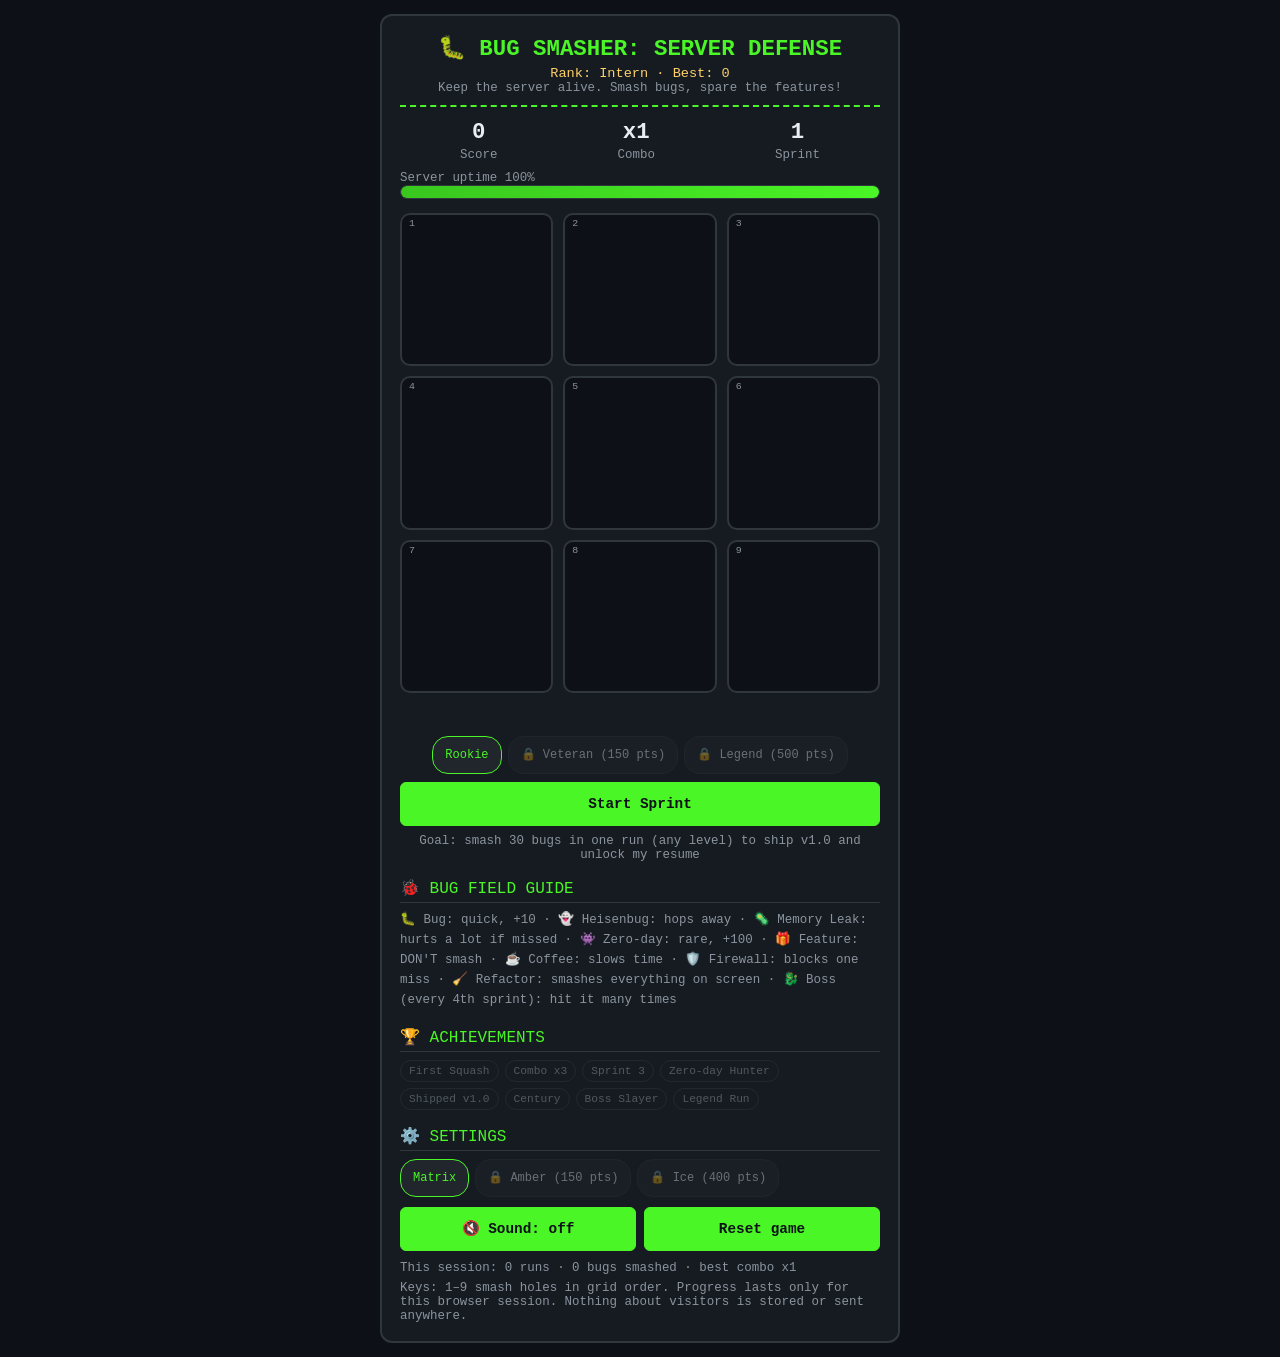
==== bug-smasher.html @ 025aa617 "Add files via upload" ====
<!DOCTYPE html>
<html lang="en">
<head>
<meta charset="UTF-8">
<meta name="viewport" content="width=device-width, initial-scale=1, viewport-fit=cover">
<meta name="color-scheme" content="dark"><meta name="theme-color" content="#0d1117">
<title>Bug Smasher: Server Defense</title>
<style>
:root{--bg:#0d1117;--card:#161b22;--line:#30363d;--fg:#e6edf3;--mut:#8b949e;--g:#4af626;--gd:#39c71e;--gold:#ffd166;--red:#ff5555;box-sizing:border-box;padding-top:env(safe-area-inset-top,0px);padding-bottom:env(safe-area-inset-bottom,0px)}
*{box-sizing:border-box}html{-webkit-text-size-adjust:100%}html,body{margin:0}
body{font-family:'Courier New',monospace;background:var(--bg);color:var(--fg);padding:14px;display:flex;justify-content:center;touch-action:manipulation;-webkit-tap-highlight-color:transparent}
button{-webkit-appearance:none;appearance:none;touch-action:manipulation;font-family:inherit}
.w{width:100%;max-width:520px;background:var(--card);border:2px solid var(--line);border-radius:12px;padding:18px;transition:border-color .15s}
.w.hurt{border-color:var(--red)}
header{text-align:center;border-bottom:2px dashed var(--g);padding-bottom:10px;margin-bottom:12px}
h1{color:var(--g);margin:0;font-size:1.4rem}.rank{color:var(--gold);font-size:.85rem;margin-top:4px}.sub{color:var(--mut);font-size:.78rem}
.st{display:flex;justify-content:space-around;text-align:center;margin:8px 0}.st b{display:block;font-size:1.4rem}
.bar{height:14px;background:#0006;border:1px solid var(--line);border-radius:7px;overflow:hidden;position:relative}
#up{height:100%;width:100%;background:linear-gradient(90deg,var(--gd),var(--g));transition:width .1s,background .2s}
#slow{display:none;text-align:center;background:#5ec8ff;color:#0d1117;border-radius:6px;padding:3px;font-weight:bold;font-size:.8rem;margin-top:8px}
.grid{display:grid;grid-template-columns:repeat(3,1fr);gap:10px;margin:14px 0}
.hole{aspect-ratio:1/1;min-height:84px;background:#0d1117;border:2px solid var(--line);border-radius:10px;position:relative;overflow:hidden;cursor:pointer;color:var(--fg);padding:0}
.hole .k{position:absolute;top:3px;left:7px;font-size:.62rem;color:var(--mut);font-style:normal}
.b{display:flex;flex-direction:column;align-items:center;justify-content:center;height:100%;font-size:2.2rem;pointer-events:none;animation:pop .15s ease-out}
.b small{font-size:.62rem;margin-top:2px}
@keyframes pop{from{transform:scale(.4)}to{transform:scale(1)}}
.hole.on.bug{border-color:var(--red);box-shadow:0 0 12px #ff555577}.hole.on.bad{border-color:var(--gold);box-shadow:0 0 12px #ffd16677}.hole.on.pow{border-color:#5ec8ff;box-shadow:0 0 12px #5ec8ff77}
.act{width:100%;padding:12px;border-radius:6px;border:1px solid var(--line);background:#21262d;color:var(--mut);font:bold .9rem 'Courier New',monospace;cursor:pointer;min-height:44px}
.act.ok{background:var(--g);color:#0d1117;border-color:var(--g)}
#msg{text-align:center;margin:10px 0;min-height:1.3em;font-size:.9rem}
.t{color:var(--g);font-size:1rem;border-bottom:1px solid var(--line);padding-bottom:4px;margin:16px 0 8px}
.ach{display:flex;flex-wrap:wrap;gap:6px}.ach span{font-size:.7rem;padding:4px 8px;border:1px solid var(--line);border-radius:12px;color:var(--mut);opacity:.5}.ach span.on{color:var(--gold);border-color:var(--gold);opacity:1}
.th{padding:8px 12px;border-radius:16px;border:1px solid var(--line);background:#21262d;color:var(--fg);font:.75rem 'Courier New',monospace;cursor:pointer;min-height:38px}.th.on{border-color:var(--g);color:var(--g)}.th.lock{opacity:.4;cursor:not-allowed}
#resume{display:none;margin-top:16px;border:1px dashed var(--g);background:#4af62612;border-radius:8px;padding:14px;font-size:.85rem;line-height:1.5}
#resume h2{margin:0 0 6px;color:var(--g);font-size:1.1rem}#rv div{margin:2px 0}
.tag{display:inline-block;background:#21262d;border:1px solid var(--line);border-radius:4px;padding:1px 6px;margin:2px;font-size:.75rem}
.fl{position:fixed;pointer-events:none;font-weight:bold;color:var(--g);animation:up .8s ease-out forwards;z-index:9}
@keyframes up{to{transform:translateY(-55px);opacity:0}}
#toast{position:fixed;left:50%;bottom:calc(20px + env(safe-area-inset-bottom,0px));transform:translateX(-50%);background:var(--card);border:1px solid var(--gold);color:var(--gold);padding:8px 14px;border-radius:8px;font-size:.85rem;opacity:0;transition:opacity .3s;z-index:10;pointer-events:none;text-align:center;max-width:90%}
#toast.s{opacity:1}
button:focus-visible{outline:2px solid var(--gold);outline-offset:2px}
@media (max-width:360px){.w{padding:12px}.b{font-size:1.8rem}}
@media (prefers-reduced-motion:reduce){*{animation:none!important;transition:none!important}}
</style>
</head>
<body>
<div class="w" id="w">
<header><h1>🐛 BUG SMASHER: SERVER DEFENSE</h1><div class="rank" id="rank"></div><div class="sub">Keep the server alive. Smash bugs, spare the features!</div></header>
<div class="st"><div><b id="sc">0</b><span class="sub">Score</span></div><div><b id="cb">x1</b><span class="sub">Combo</span></div><div><b id="sp">1</b><span class="sub" id="spn">Sprint</span></div></div>
<div class="sub">Server uptime <span id="upt">100%</span></div>
<div class="bar"><div id="up"></div></div>
<div id="slow">☕ SLOW-MO ACTIVE</div>
<div class="grid" id="grid"></div>
<div id="msg"></div>
<div class="ach" id="lv" style="justify-content:center;margin:8px 0"></div><button class="act ok" id="start">Start Sprint</button>
<div class="sub" id="goal" style="text-align:center;margin-top:8px"></div>
<div id="resume"><h2>🚀 v1.0 SHIPPED — RESUME UNLOCKED</h2><div id="rv"></div><button class="act ok" id="rcp" style="margin-top:10px">📋 Copy resume text</button></div>
<div class="t">🐞 BUG FIELD GUIDE</div>
<div class="sub" style="line-height:1.6">🐛 Bug: quick, +10 · 👻 Heisenbug: hops away · 🦠 Memory Leak: hurts a lot if missed · 👾 Zero-day: rare, +100 · 🎁 Feature: DON'T smash · ☕ Coffee: slows time · 🛡️ Firewall: blocks one miss · 🧹 Refactor: smashes everything on screen · 🐉 Boss (every 4th sprint): hit it many times</div>
<div class="t">🏆 ACHIEVEMENTS</div><div class="ach" id="ach"></div>
<div class="t">⚙️ SETTINGS</div><div class="ach" id="thm"></div>
<div style="display:flex;gap:8px;margin:10px 0"><button class="act ok" id="snd" style="margin:0"></button><button class="act ok" id="rst" style="margin:0">Reset game</button></div>
<div class="sub" id="stat"></div>
<div class="sub" style="margin-top:6px">Keys: 1–9 smash holes in grid order. Progress lasts only for this browser session. Nothing about visitors is stored or sent anywhere.</div>
</div>
<div id="toast"></div>
<script>
/* ==================================================================
   CREATOR DETAILS — THIS IS THE ONLY PART THAT NEEDS EDITING.
   Website assistant: replace the values below with the site owner's
   real details, keep the quotes and commas, and change nothing else.
   These details are fixed in the code. Visitors cannot edit or save
   them, and the game stores nothing about visitors.
   ================================================================== */
const RESUME={
 name:'Mohammed Manzoor Ul Hassan',
 title:'Data Analyst | AI & GenAI Learner',
 summary:'Data Analyst focused on turning data into meaningful insights and practical business solutions, while expanding into AI and Generative AI.',
 email:'mohammedulhassan.official@gmail.com',
 links:[
  {label:'GitHub',url:'https://github.com/mohammedmanzoor1'},
  {label:'LinkedIn',url:'https://www.linkedin.com/in/mohammedmanzoorulhassan-data/'}
 ],
 skills:['SQL Server','Python','Power BI','Tableau','Excel','DAX','AI & GenAI'],
 projects:[
  'Bug Smasher: Server Defense — mobile-first arcade game',
  'Code Empire — idle dev career tycoon'
 ]
};
/* ================= END OF CREATOR DETAILS ================= */
const $=id=>document.getElementById(id);
const fmt=n=>Math.floor(n).toLocaleString();
const TY={
 bug:{e:'🐛',n:'Bug',pts:10,dmg:8,life:1300},
 heis:{e:'👻',n:'Heisenbug',pts:25,dmg:8,life:1600},
 leak:{e:'🦠',n:'Memory Leak',pts:20,dmg:18,life:2200},
 zero:{e:'👾',n:'Zero-day',pts:100,dmg:10,life:800},
 feat:{e:'🎁',n:'Feature',pts:0,dmg:0,life:1400,bad:1},
 cof:{e:'☕',n:'Coffee',pts:0,dmg:0,life:1500,pow:1},
 shield:{e:'🛡️',n:'Firewall',pts:0,dmg:0,life:1500,pow:1},
 clean:{e:'🧹',n:'Refactor',pts:0,dmg:0,life:1500,pow:1},
 boss:{e:'🐉',n:'Boss: Monolith',pts:30,dmg:30,life:7000,boss:1}};
const SN=['Localhost','Staging','Production','Black Friday','Zero-Day Week'];
const LV=[['Rookie',0],['Veteran',150],['Legend',500]];
const RANKS=[[0,'Intern'],[100,'Junior Dev'],[300,'Mid-level Dev'],[700,'Senior Dev'],[1500,'Tech Lead'],[3000,'Principal Engineer']];
const TH=[['Matrix','#4af626','#39c71e',0],['Amber','#ffb000','#e09a00',150],['Ice','#5ec8ff','#3aa8e0',400]];
const ACH=[['First Squash',s=>s.tot>=1],['Combo x3',s=>s.mc>=3],['Sprint 3',s=>s.ms>=3],['Zero-day Hunter',s=>s.z>=1],['Shipped v1.0',s=>s.u],['Century',s=>s.best>=100],['Boss Slayer',s=>s.bos>=1],['Legend Run',s=>s.best>=500]];
const GOAL=30;
let S={best:0,tot:0,mc:1,ms:1,z:0,u:0,th:0,snd:0,a:[],runs:0,lv:0,bos:0};
try{const r=sessionStorage.getItem('bs2');if(r)S={...S,...JSON.parse(r)}}catch(e){}
function fixS(){['best','tot','mc','ms','z','runs','th','lv','bos'].forEach(k=>{if(!isFinite(S[k]))S[k]=0});if(!Array.isArray(S.a))S.a=[]}
fixS();
let G={run:0,up:100,score:0,smash:0,combo:0,T:0,next:0,slow:0,spr:1,z:0,mc:1};
const H=Array(9).fill(null),holes=[];
const grid=$('grid');
for(let i=0;i<9;i++){const b=document.createElement('button');b.className='hole';b.setAttribute('aria-label','Hole '+(i+1));b.innerHTML='<i class="k">'+(i+1)+'</i><div class="b"></div>';
 b.addEventListener('pointerdown',e=>{e.preventDefault();hit(i,e.clientX,e.clientY)});
 b.addEventListener('click',e=>{if(e.detail===0){const r=b.getBoundingClientRect();hit(i,r.left+r.width/2,r.top+r.height/2)}});
 grid.appendChild(b);holes.push(b)}
LV.forEach((l,i)=>{const b=document.createElement('button');b.className='th';b.id='lv'+i;b.addEventListener('click',()=>{if(!G.run&&S.best>=l[1]){S.lv=i;ui2()}});$('lv').appendChild(b)});
function lvUI(){LV.forEach((l,i)=>{const b=$('lv'+i),lk=S.best<l[1];b.classList.toggle('lock',lk);b.classList.toggle('on',S.lv===i);b.textContent=lk?'🔒 '+l[0]+' ('+l[1]+' pts)':l[0]})}
$('ach').innerHTML=ACH.map((a,i)=>'<span id="a'+i+'">'+a[0]+'</span>').join('');
TH.forEach((t,i)=>{const b=document.createElement('button');b.className='th';b.id='th'+i;b.addEventListener('click',()=>{if(S.best>=t[3]){S.th=i;applyTh();ui2()}});$('thm').appendChild(b)});
function applyTh(){const t=TH[S.th]||TH[0],r=document.documentElement.style;r.setProperty('--g',t[1]);r.setProperty('--gd',t[2])}
function toast(m){const t=$('toast');t.textContent=m;t.classList.add('s');clearTimeout(toast.h);toast.h=setTimeout(()=>t.classList.remove('s'),2200)}
function fx(i,txt,col){const r=holes[i].getBoundingClientRect(),f=document.createElement('div');f.className='fl';f.textContent=txt;if(col)f.style.color=col;f.style.left=(r.left+r.width/2-16)+'px';f.style.top=(r.top+r.height/2-10)+'px';document.body.appendChild(f);setTimeout(()=>f.remove(),800)}
function beep(f,d){if(!S.snd)return;try{const A=window.AudioContext||window.webkitAudioContext;if(!A)return;const x=beep.x=beep.x||new A();if(x.state==='suspended')x.resume();const o=x.createOscillator(),g=x.createGain();o.type='square';o.frequency.value=f;g.gain.value=.04;o.connect(g);g.connect(x.destination);o.start();o.stop(x.currentTime+d)}catch(e){}}
function hurt(){const w=$('w');w.classList.add('hurt');setTimeout(()=>w.classList.remove('hurt'),180);beep(150,.12);try{navigator.vibrate&&navigator.vibrate(30)}catch(e){}}
const sprint=()=>1+Math.floor(G.smash/10);
function free(){const a=[];H.forEach((h,i)=>{if(!h)a.push(i)});return a}
function spawn(){const fr=free();if(!fr.length)return;
 if(G.spr%4===0&&G.bd!==G.spr){G.bd=G.spr;H[fr[Math.floor(Math.random()*fr.length)]]={k:'boss',born:G.T,die:G.T+7000,hop:0,hp:6+((G.spr/2)|0)};toast('🐉 BOSS: The Monolith! Hit it again and again!');return}const sp=G.spr,w=[['bug',60],['feat',14],['cof',G.up<70?8:2]];
 if(sp>=2){w.push(['heis',16],['zero',3],['shield',3])}if(sp>=3)w.push(['leak',12],['clean',3]);
 let r=Math.random()*w.reduce((a,x)=>a+x[1],0),k='bug';for(const x of w){if((r-=x[1])<0){k=x[0];break}}
 const f=Math.max(.45,1-.07*(sp-1))*(G.T<G.slow?1.6:1);
 H[fr[Math.floor(Math.random()*fr.length)]]={k,born:G.T,die:G.T+TY[k].life*f,hop:0}}
function hit(i,x,y){if(!G.run)return;const h=H[i];if(!h)return;const ty=TY[h.k];
 if(ty.boss){h.hp--;G.combo++;if(h.hp>0){G.score+=30;fx(i,h.hp+' HP left','#ff5555');beep(200,.05);return}G.score+=300;G.smash+=3;G.cnt+=3;G.up=Math.min(100,G.up+15);G.bosses++;fx(i,'BOSS DOWN +300','#ffd166');toast('🐉 Boss defeated!');beep(900,.2)}
 else if(ty.bad){G.up=Math.max(0,G.up-15);G.combo=0;fx(i,'-15%','#ffd166');hurt()}
 else if(ty.pow){pw(h.k,i)}
 else{G.combo++;const m=Math.min(5,1+Math.floor(G.combo/5)),p=Math.round(ty.pts*m*[1,1.5,2][S.lv]);G.score+=p;G.smash++;G.cnt++;if(h.k==='zero')G.z++;G.mc=Math.max(G.mc,m);G.up=Math.min(100,G.up+(h.k==='leak'?6:1));fx(i,'+'+p);beep(320+m*60,.05);try{navigator.vibrate&&navigator.vibrate(8)}catch(e){}
  const ns=sprint();if(ns>G.spr){G.spr=ns;toast('🚀 Sprint '+ns+' — bugs get faster!')}
  if(G.cnt>=GOAL&&!S.u){S.u=1;toast('🚀 v1.0 shipped — resume unlocked!');ui2()}}
 H[i]=null;render()}
function pw(k,i){if(k==='cof'){G.slow=G.T+8000;fx(i,'⏳ Slow-mo','#5ec8ff')}else if(k==='shield'){G.shield=1;fx(i,'🛡️ Shield on','#5ec8ff')}else{H.forEach((h,j)=>{if(h&&j!==i){const t=TY[h.k];if(!t.bad&&!t.pow&&!t.boss){G.score+=t.pts;G.smash++;G.cnt++;H[j]=null;fx(j,'+'+t.pts)}}});fx(i,'🧹 Refactor!','#5ec8ff')}beep(700,.1)}
function tick(){const n=Date.now(),dt=Math.min(n-tick.l,100);tick.l=n;if(!G.run)return;G.T+=dt;
 H.forEach((h,i)=>{if(!h)return;const ty=TY[h.k];
  if(h.k==='heis'&&!h.hop&&G.T-h.born>600){const fr=free();if(fr.length){h.hop=1;const j=fr[Math.floor(Math.random()*fr.length)];H[j]=h;H[i]=null;return}}
  if(G.T>=h.die){if(!ty.bad&&!ty.pow){if(G.shield){G.shield=0;fx(i,'🛡️ blocked','#5ec8ff')}else{G.up-=ty.dmg;G.combo=0;hurt()}}H[i]=null}});
 if(G.T>=G.next){spawn();G.next=G.T+Math.max(350,900-55*G.spr)*(G.T<G.slow?1.6:1)}
 if(G.up<=0){G.up=0;end()}render()}
tick.l=Date.now();
function render(){
 holes.forEach((el,i)=>{const h=H[i],k=h?h.k:'';if(el.dataset.k===k)return;el.dataset.k=k;const b=el.lastChild;
  el.className='hole'+(h?' on '+(TY[k].bad?'bad':TY[k].pow?'pow':'bug'):'');b.textContent='';
  if(h){b.appendChild(document.createTextNode(TY[k].e));const s=document.createElement('small');s.textContent=TY[k].n;b.appendChild(s)}});
 $('up').style.width=G.up+'%';$('up').style.background=G.up<30?'#ff5555':'';$('upt').textContent=Math.ceil(G.up)+'%'+(G.shield?' 🛡️':'');
 $('sc').textContent=fmt(G.score);$('cb').textContent='x'+Math.min(5,1+Math.floor(G.combo/5));$('sp').textContent=G.spr;$('spn').textContent=G.run?'Sprint · '+SN[Math.min(SN.length-1,(G.spr-1)>>1)]:'Sprint';
 $('slow').style.display=G.run&&G.T<G.slow?'block':'none'}
function start(){G={run:1,up:100,score:0,smash:[0,20,40][S.lv],combo:0,T:0,next:600,slow:0,spr:1+[0,2,4][S.lv],cnt:0,shield:0,bd:0,bosses:0,z:0,mc:1};H.fill(null);tick.l=Date.now();
 $('start').style.display='none';$('msg').textContent='Sprint 1 — go go go!';render()}
function end(){G.run=0;S.runs++;S.tot+=G.smash;S.mc=Math.max(S.mc,G.mc);S.ms=Math.max(S.ms,G.spr);S.z+=G.z;S.bos+=G.bosses;
 const nb=G.score>S.best;if(nb)S.best=G.score;
 $('msg').textContent='💥 Server crashed at Sprint '+G.spr+' — '+fmt(G.score)+' pts, '+G.smash+' bugs'+(nb?' — NEW BEST!':'');
 const b=$('start');b.style.display='';b.textContent='Play Again';H.fill(null);save();ui2();render()}
function ui2(){
 let r=RANKS[0][1];RANKS.forEach(k=>{if(S.best>=k[0])r=k[1]});$('rank').textContent='Rank: '+r+' · Best: '+fmt(S.best);
 const st={tot:S.tot,mc:S.mc,ms:S.ms,z:S.z,u:S.u,best:S.best,bos:S.bos};
 ACH.forEach((a,i)=>{const on=!!a[1](st);$('a'+i).classList.toggle('on',on);if(on&&!S.a.includes(i)){S.a.push(i);toast('🏆 '+a[0]);beep(880,.15)}});
 TH.forEach((t,i)=>{const b=$('th'+i),lk=S.best<t[3];b.classList.toggle('lock',lk);b.classList.toggle('on',S.th===i);b.textContent=lk?'🔒 '+t[0]+' ('+t[3]+' pts)':t[0]});
 $('snd').textContent=S.snd?'🔊 Sound: on':'🔇 Sound: off';
 $('stat').textContent='This session: '+S.runs+' runs · '+fmt(S.tot)+' bugs smashed · best combo x'+S.mc;lvUI();
 $('goal').textContent=S.u?'v1.0 shipped — resume unlocked below!':'Goal: smash '+GOAL+' bugs in one run (any level) to ship v1.0 and unlock my resume';
 $('resume').style.display=S.u?'block':'none'}
function save(){try{sessionStorage.setItem('bs2',JSON.stringify(S))}catch(e){}}
function E(tag,txt,parent){const e=document.createElement(tag);e.textContent=txt;parent.appendChild(e);return e}
function renderResume(){const R=RESUME,v=$('rv');v.textContent='';
 E('b',R.name,E('div','',v));E('div',R.title,v);if(R.summary)E('div',R.summary,v).className='sub';
 const c=E('div','',v);c.className='sub';
 const A=(t,h)=>{const a=E('a',t,c);a.href=h;a.target='_blank';a.rel='noopener noreferrer';a.style.color='var(--g)';c.appendChild(document.createTextNode(' '))};
 if(R.email)A(R.email,'mailto:'+R.email);
 (R.links||[]).forEach(l=>{if(/^https?:\/\//i.test(l.url))A(l.label,l.url)});
 E('b','Skills',E('div','',v));const k=E('div','',v);(R.skills||[]).forEach(x=>{E('span',x,k).className='tag'});
 E('b','Projects',E('div','',v));(R.projects||[]).forEach(x=>E('div','• '+x,v))}
function resumeText(){const R=RESUME,N='\n',c=[R.email].concat((R.links||[]).map(l=>l.url)).filter(Boolean).join(' | ');
 return R.name+' — '+R.title+N+c+(R.summary?N+N+R.summary:'')+N+N+'Skills: '+(R.skills||[]).join(', ')+N+N+'Projects:'+N+(R.projects||[]).map(x=>'- '+x).join(N)}
function copy(t,ok){try{navigator.clipboard.writeText(t).then(()=>toast(ok),()=>toast('Copy not allowed here'))}catch(e){toast('Copy not allowed here')}}
$('rcp').addEventListener('click',()=>copy(resumeText(),'📋 Resume copied'));
$('start').addEventListener('click',start);
$('snd').addEventListener('click',()=>{S.snd=S.snd?0:1;beep(600,.1);ui2()});
let rArm=0;
$('rst').addEventListener('click',()=>{
 if(!rArm){rArm=1;$('rst').textContent='Tap again to reset';setTimeout(()=>{rArm=0;$('rst').textContent='Reset game'},3000);return}
 rArm=0;$('rst').textContent='Reset game';G.run=0;H.fill(null);
 S={best:0,tot:0,mc:1,ms:1,z:0,u:0,th:0,snd:0,a:[],runs:0,lv:0,bos:0};applyTh();save();$('msg').textContent='';$('start').style.display='';$('start').textContent='Start Sprint';toast('Game reset');ui2();render()});
addEventListener('keydown',e=>{if(e.repeat||e.ctrlKey||e.metaKey||e.altKey)return;if(/^[1-9]$/.test(e.key)&&G.run)hit(+e.key-1,0,0)});
addEventListener('pagehide',save);document.addEventListener('visibilitychange',()=>{if(document.hidden)save()});
setInterval(tick,50);
applyTh();renderResume();ui2();render();
</script>
</body>
</html>
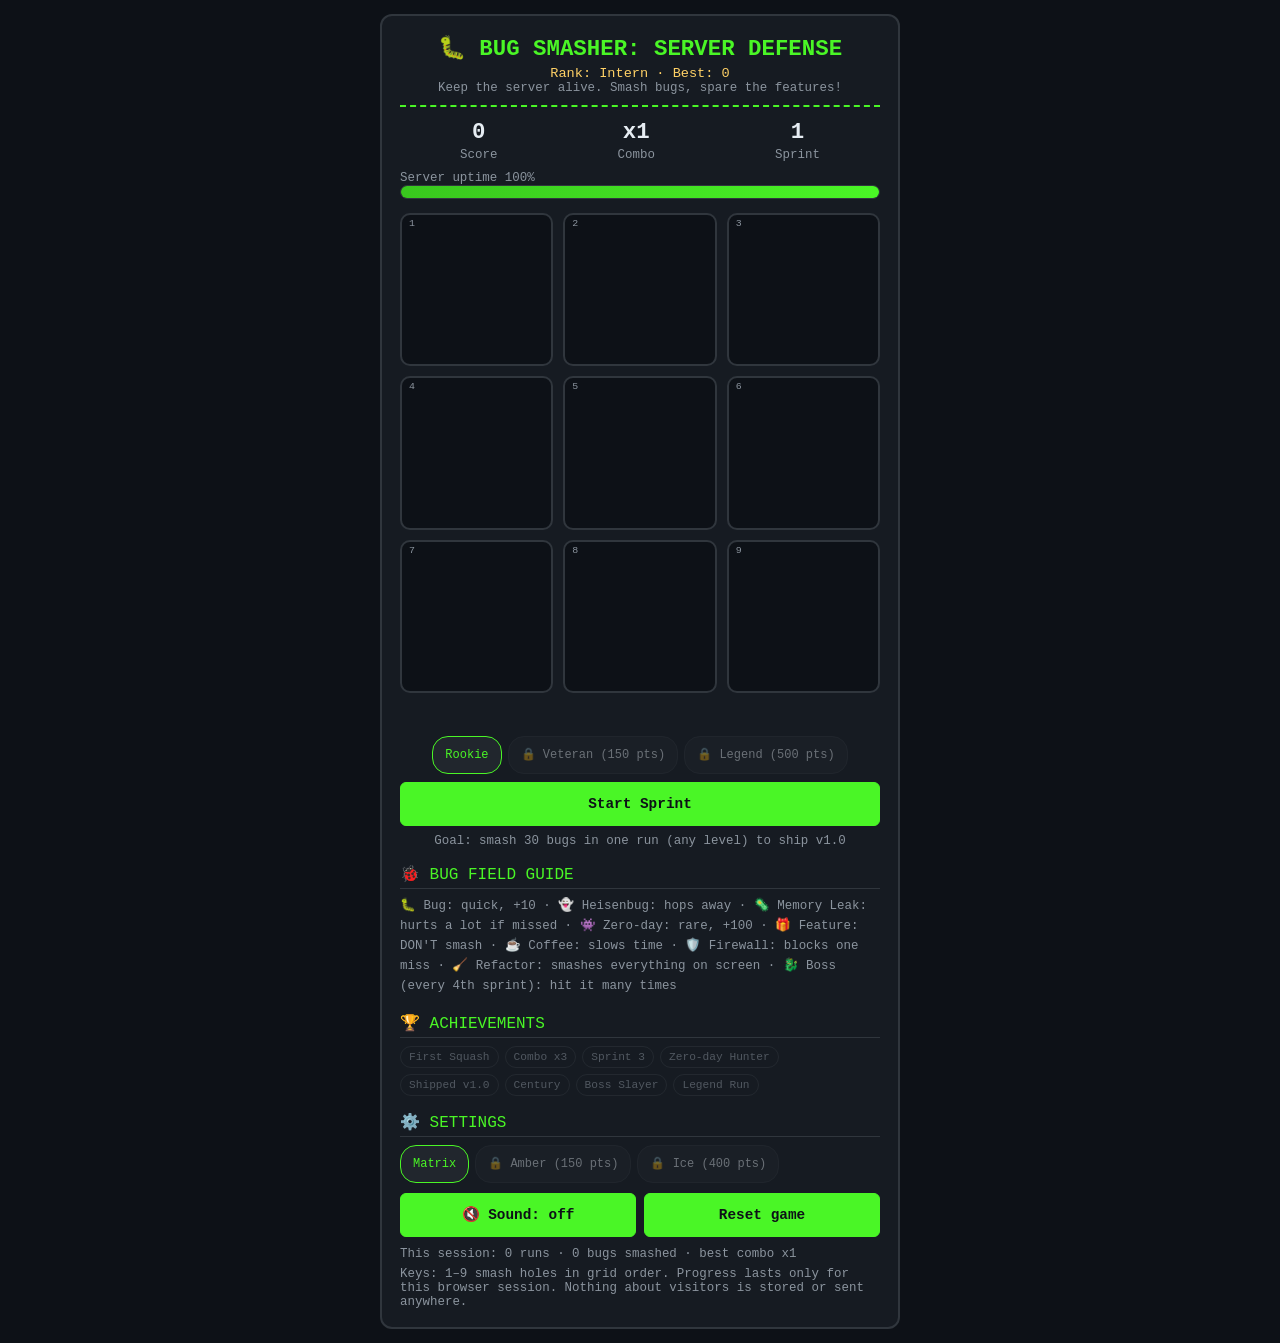
==== commit fafa93e7: "Add files via upload" ====
--- a/bug-smasher.html
+++ b/bug-smasher.html
@@ -31,8 +31,6 @@
 .t{color:var(--g);font-size:1rem;border-bottom:1px solid var(--line);padding-bottom:4px;margin:16px 0 8px}
 .ach{display:flex;flex-wrap:wrap;gap:6px}.ach span{font-size:.7rem;padding:4px 8px;border:1px solid var(--line);border-radius:12px;color:var(--mut);opacity:.5}.ach span.on{color:var(--gold);border-color:var(--gold);opacity:1}
 .th{padding:8px 12px;border-radius:16px;border:1px solid var(--line);background:#21262d;color:var(--fg);font:.75rem 'Courier New',monospace;cursor:pointer;min-height:38px}.th.on{border-color:var(--g);color:var(--g)}.th.lock{opacity:.4;cursor:not-allowed}
-#resume{display:none;margin-top:16px;border:1px dashed var(--g);background:#4af62612;border-radius:8px;padding:14px;font-size:.85rem;line-height:1.5}
-#resume h2{margin:0 0 6px;color:var(--g);font-size:1.1rem}#rv div{margin:2px 0}
 .tag{display:inline-block;background:#21262d;border:1px solid var(--line);border-radius:4px;padding:1px 6px;margin:2px;font-size:.75rem}
 .fl{position:fixed;pointer-events:none;font-weight:bold;color:var(--g);animation:up .8s ease-out forwards;z-index:9}
 @keyframes up{to{transform:translateY(-55px);opacity:0}}
@@ -54,7 +52,6 @@
 <div id="msg"></div>
 <div class="ach" id="lv" style="justify-content:center;margin:8px 0"></div><button class="act ok" id="start">Start Sprint</button>
 <div class="sub" id="goal" style="text-align:center;margin-top:8px"></div>
-<div id="resume"><h2>🚀 v1.0 SHIPPED — RESUME UNLOCKED</h2><div id="rv"></div><button class="act ok" id="rcp" style="margin-top:10px">📋 Copy resume text</button></div>
 <div class="t">🐞 BUG FIELD GUIDE</div>
 <div class="sub" style="line-height:1.6">🐛 Bug: quick, +10 · 👻 Heisenbug: hops away · 🦠 Memory Leak: hurts a lot if missed · 👾 Zero-day: rare, +100 · 🎁 Feature: DON'T smash · ☕ Coffee: slows time · 🛡️ Firewall: blocks one miss · 🧹 Refactor: smashes everything on screen · 🐉 Boss (every 4th sprint): hit it many times</div>
 <div class="t">🏆 ACHIEVEMENTS</div><div class="ach" id="ach"></div>
@@ -65,29 +62,7 @@
 </div>
 <div id="toast"></div>
 <script>
-/* ==================================================================
-   CREATOR DETAILS — THIS IS THE ONLY PART THAT NEEDS EDITING.
-   Website assistant: replace the values below with the site owner's
-   real details, keep the quotes and commas, and change nothing else.
-   These details are fixed in the code. Visitors cannot edit or save
-   them, and the game stores nothing about visitors.
-   ================================================================== */
-const RESUME={
- name:'Mohammed Manzoor Ul Hassan',
- title:'Data Analyst | AI & GenAI Learner',
- summary:'Data Analyst focused on turning data into meaningful insights and practical business solutions, while expanding into AI and Generative AI.',
- email:'mohammedulhassan.official@gmail.com',
- links:[
-  {label:'GitHub',url:'https://github.com/mohammedmanzoor1'},
-  {label:'LinkedIn',url:'https://www.linkedin.com/in/mohammedmanzoorulhassan-data/'}
- ],
- skills:['SQL Server','Python','Power BI','Tableau','Excel','DAX','AI & GenAI'],
- projects:[
-  'Bug Smasher: Server Defense — mobile-first arcade game',
-  'Code Empire — idle dev career tycoon'
- ]
-};
-/* ================= END OF CREATOR DETAILS ================= */
+
 const $=id=>document.getElementById(id);
 const fmt=n=>Math.floor(n).toLocaleString();
 const TY={
@@ -140,7 +115,7 @@
  else if(ty.pow){pw(h.k,i)}
  else{G.combo++;const m=Math.min(5,1+Math.floor(G.combo/5)),p=Math.round(ty.pts*m*[1,1.5,2][S.lv]);G.score+=p;G.smash++;G.cnt++;if(h.k==='zero')G.z++;G.mc=Math.max(G.mc,m);G.up=Math.min(100,G.up+(h.k==='leak'?6:1));fx(i,'+'+p);beep(320+m*60,.05);try{navigator.vibrate&&navigator.vibrate(8)}catch(e){}
   const ns=sprint();if(ns>G.spr){G.spr=ns;toast('🚀 Sprint '+ns+' — bugs get faster!')}
-  if(G.cnt>=GOAL&&!S.u){S.u=1;toast('🚀 v1.0 shipped — resume unlocked!');ui2()}}
+  if(G.cnt>=GOAL&&!S.u){S.u=1;toast('🚀 v1.0 shipped — server defended!');ui2()}}
  H[i]=null;render()}
 function pw(k,i){if(k==='cof'){G.slow=G.T+8000;fx(i,'⏳ Slow-mo','#5ec8ff')}else if(k==='shield'){G.shield=1;fx(i,'🛡️ Shield on','#5ec8ff')}else{H.forEach((h,j)=>{if(h&&j!==i){const t=TY[h.k];if(!t.bad&&!t.pow&&!t.boss){G.score+=t.pts;G.smash++;G.cnt++;H[j]=null;fx(j,'+'+t.pts)}}});fx(i,'🧹 Refactor!','#5ec8ff')}beep(700,.1)}
 function tick(){const n=Date.now(),dt=Math.min(n-tick.l,100);tick.l=n;if(!G.run)return;G.T+=dt;
@@ -170,22 +145,10 @@
  TH.forEach((t,i)=>{const b=$('th'+i),lk=S.best<t[3];b.classList.toggle('lock',lk);b.classList.toggle('on',S.th===i);b.textContent=lk?'🔒 '+t[0]+' ('+t[3]+' pts)':t[0]});
  $('snd').textContent=S.snd?'🔊 Sound: on':'🔇 Sound: off';
  $('stat').textContent='This session: '+S.runs+' runs · '+fmt(S.tot)+' bugs smashed · best combo x'+S.mc;lvUI();
- $('goal').textContent=S.u?'v1.0 shipped — resume unlocked below!':'Goal: smash '+GOAL+' bugs in one run (any level) to ship v1.0 and unlock my resume';
- $('resume').style.display=S.u?'block':'none'}
+ $('goal').textContent=S.u?'v1.0 shipped — server defense complete!':'Goal: smash '+GOAL+' bugs in one run (any level) to ship v1.0';
+}
 function save(){try{sessionStorage.setItem('bs2',JSON.stringify(S))}catch(e){}}
 function E(tag,txt,parent){const e=document.createElement(tag);e.textContent=txt;parent.appendChild(e);return e}
-function renderResume(){const R=RESUME,v=$('rv');v.textContent='';
- E('b',R.name,E('div','',v));E('div',R.title,v);if(R.summary)E('div',R.summary,v).className='sub';
- const c=E('div','',v);c.className='sub';
- const A=(t,h)=>{const a=E('a',t,c);a.href=h;a.target='_blank';a.rel='noopener noreferrer';a.style.color='var(--g)';c.appendChild(document.createTextNode(' '))};
- if(R.email)A(R.email,'mailto:'+R.email);
- (R.links||[]).forEach(l=>{if(/^https?:\/\//i.test(l.url))A(l.label,l.url)});
- E('b','Skills',E('div','',v));const k=E('div','',v);(R.skills||[]).forEach(x=>{E('span',x,k).className='tag'});
- E('b','Projects',E('div','',v));(R.projects||[]).forEach(x=>E('div','• '+x,v))}
-function resumeText(){const R=RESUME,N='\n',c=[R.email].concat((R.links||[]).map(l=>l.url)).filter(Boolean).join(' | ');
- return R.name+' — '+R.title+N+c+(R.summary?N+N+R.summary:'')+N+N+'Skills: '+(R.skills||[]).join(', ')+N+N+'Projects:'+N+(R.projects||[]).map(x=>'- '+x).join(N)}
-function copy(t,ok){try{navigator.clipboard.writeText(t).then(()=>toast(ok),()=>toast('Copy not allowed here'))}catch(e){toast('Copy not allowed here')}}
-$('rcp').addEventListener('click',()=>copy(resumeText(),'📋 Resume copied'));
 $('start').addEventListener('click',start);
 $('snd').addEventListener('click',()=>{S.snd=S.snd?0:1;beep(600,.1);ui2()});
 let rArm=0;
@@ -196,7 +159,7 @@
 addEventListener('keydown',e=>{if(e.repeat||e.ctrlKey||e.metaKey||e.altKey)return;if(/^[1-9]$/.test(e.key)&&G.run)hit(+e.key-1,0,0)});
 addEventListener('pagehide',save);document.addEventListener('visibilitychange',()=>{if(document.hidden)save()});
 setInterval(tick,50);
-applyTh();renderResume();ui2();render();
+applyTh();ui2();render();
 </script>
 </body>
 </html>
